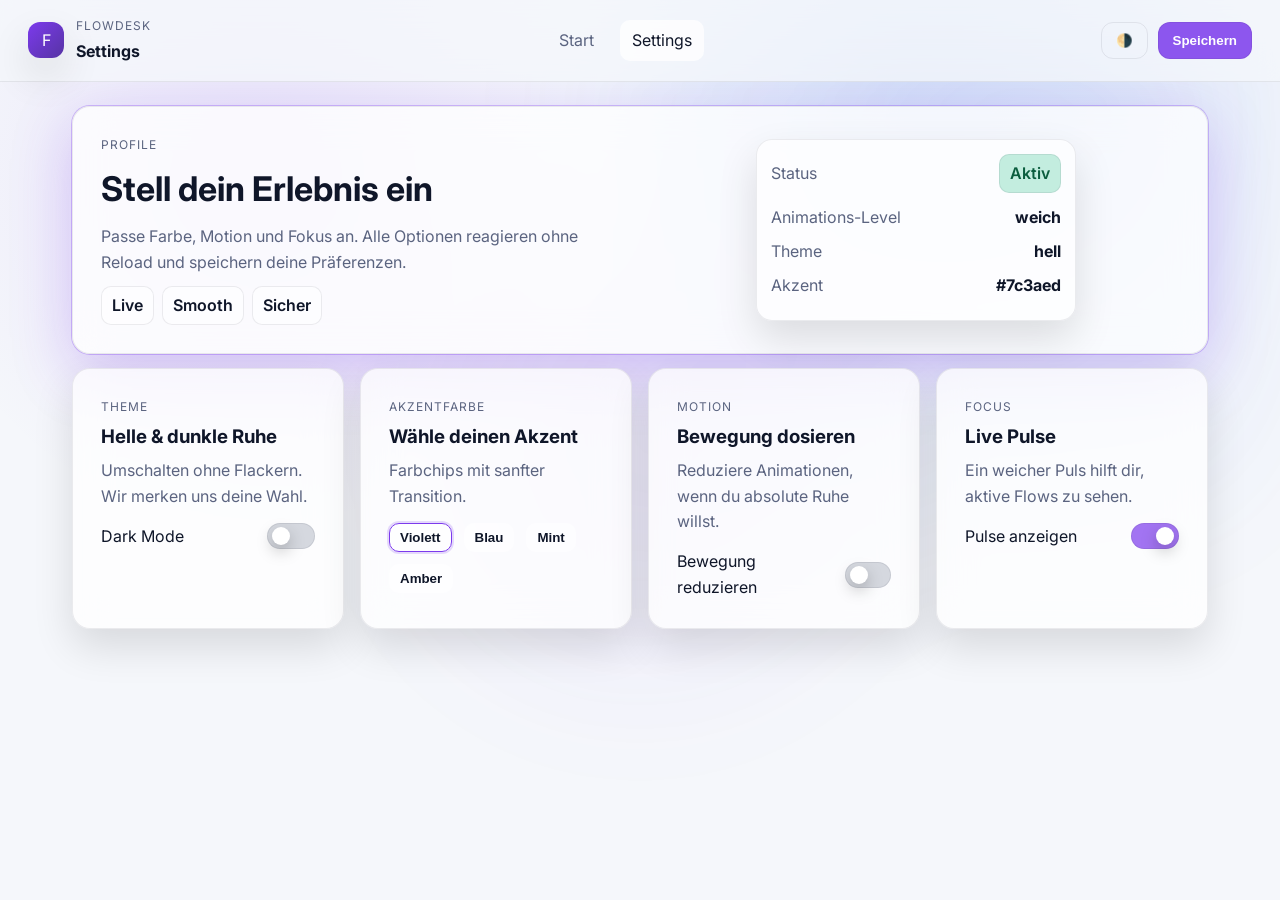
==== settings.html @ dec35f63 "Document site usage and remove stray Index file" ====
<!DOCTYPE html>
<html lang="de">
  <head>
    <meta charset="UTF-8" />
    <meta name="viewport" content="width=device-width, initial-scale=1.0" />
    <title>Flowdesk – Settings</title>
    <link rel="preconnect" href="https://fonts.googleapis.com" />
    <link rel="preconnect" href="https://fonts.gstatic.com" crossorigin />
    <link
      href="https://fonts.googleapis.com/css2?family=Inter:wght@400;500;600;700&display=swap"
      rel="stylesheet"
    />
    <link rel="stylesheet" href="styles.css" />
  </head>
  <body>
    <div class="background-glow"></div>
    <header class="topbar">
      <div class="brand">
        <div class="brand-icon">F</div>
        <div>
          <p class="eyebrow">Flowdesk</p>
          <strong>Settings</strong>
        </div>
      </div>
      <nav class="nav-links">
        <a href="./index.html">Start</a>
        <a class="active" href="./settings.html">Settings</a>
      </nav>
      <div class="top-actions">
        <button class="ghost" id="theme-toggle" aria-label="Theme wechseln">
          🌗
        </button>
        <button class="primary">Speichern</button>
      </div>
    </header>

    <main class="layout">
      <section class="hero card slim">
        <div>
          <p class="eyebrow">Profile</p>
          <h1>Stell dein Erlebnis ein</h1>
          <p class="muted">
            Passe Farbe, Motion und Fokus an. Alle Optionen reagieren ohne Reload und
            speichern deine Präferenzen.
          </p>
          <div class="pill-row">
            <span class="chip">Live</span>
            <span class="chip">Smooth</span>
            <span class="chip">Sicher</span>
          </div>
        </div>
        <div class="hero-visual">
          <div class="glass-panel stats">
            <div class="panel-heading">
              <p class="muted">Status</p>
              <span class="chip success">Aktiv</span>
            </div>
            <div class="stat-row">
              <p class="muted">Animations-Level</p>
              <strong id="stat-motion">weich</strong>
            </div>
            <div class="stat-row">
              <p class="muted">Theme</p>
              <strong id="stat-theme">hell</strong>
            </div>
            <div class="stat-row">
              <p class="muted">Akzent</p>
              <strong id="stat-accent">#7c3aed</strong>
            </div>
          </div>
        </div>
      </section>

      <section class="grid settings-grid">
        <article class="card">
          <p class="eyebrow">Theme</p>
          <h3>Helle & dunkle Ruhe</h3>
          <p class="muted">Umschalten ohne Flackern. Wir merken uns deine Wahl.</p>
          <div class="toggle-row">
            <span>Dark Mode</span>
            <label class="switch">
              <input type="checkbox" id="dark-mode-toggle" />
              <span class="slider"></span>
            </label>
          </div>
        </article>

        <article class="card">
          <p class="eyebrow">Akzentfarbe</p>
          <h3>Wähle deinen Akzent</h3>
          <p class="muted">Farbchips mit sanfter Transition.</p>
          <div class="accent-row" id="accent-options">
            <button class="chip accent" data-accent="#7c3aed">Violett</button>
            <button class="chip accent" data-accent="#2563eb">Blau</button>
            <button class="chip accent" data-accent="#10b981">Mint</button>
            <button class="chip accent" data-accent="#f59e0b">Amber</button>
          </div>
        </article>

        <article class="card">
          <p class="eyebrow">Motion</p>
          <h3>Bewegung dosieren</h3>
          <p class="muted">Reduziere Animationen, wenn du absolute Ruhe willst.</p>
          <div class="toggle-row">
            <span>Bewegung reduzieren</span>
            <label class="switch">
              <input type="checkbox" id="motion-toggle" />
              <span class="slider"></span>
            </label>
          </div>
        </article>

        <article class="card">
          <p class="eyebrow">Focus</p>
          <h3>Live Pulse</h3>
          <p class="muted">Ein weicher Puls hilft dir, aktive Flows zu sehen.</p>
          <div class="toggle-row">
            <span>Pulse anzeigen</span>
            <label class="switch">
              <input type="checkbox" id="pulse-pref" />
              <span class="slider"></span>
            </label>
          </div>
        </article>
      </section>
    </main>

    <script src="script.js"></script>
  </body>
</html>
---- styles.css ----
:root {
  --bg: #0f1629;
  --card: rgba(255, 255, 255, 0.04);
  --text: #e8ecf5;
  --muted: #9da8c2;
  --border: rgba(255, 255, 255, 0.08);
  --accent: #7c3aed;
  --shadow: 0 20px 60px rgba(0, 0, 0, 0.35);
  color-scheme: dark;
}

:root[data-theme='light'] {
  --bg: #f5f7fb;
  --card: rgba(255, 255, 255, 0.75);
  --text: #0f1629;
  --muted: #5b6480;
  --border: rgba(15, 22, 41, 0.08);
  --shadow: 0 18px 40px rgba(0, 0, 0, 0.12);
  color-scheme: light;
}

*,
*::before,
*::after {
  box-sizing: border-box;
}

body {
  margin: 0;
  font-family: 'Inter', system-ui, -apple-system, sans-serif;
  background: radial-gradient(circle at 20% 20%, rgba(124, 58, 237, 0.1), transparent 28%),
    radial-gradient(circle at 70% 10%, rgba(37, 99, 235, 0.08), transparent 26%),
    var(--bg);
  color: var(--text);
  min-height: 100vh;
  line-height: 1.6;
  transition: background 300ms ease, color 300ms ease;
  padding-bottom: 64px;
}

.background-glow {
  position: fixed;
  inset: 0;
  pointer-events: none;
  background: radial-gradient(circle, rgba(124, 58, 237, 0.14), transparent 40%),
    radial-gradient(circle at 80% 10%, rgba(37, 99, 235, 0.2), transparent 40%);
  filter: blur(60px);
  opacity: 0.65;
  z-index: 0;
}

.topbar {
  position: sticky;
  top: 0;
  z-index: 3;
  display: flex;
  align-items: center;
  justify-content: space-between;
  padding: 16px 28px;
  backdrop-filter: blur(16px);
  background: color-mix(in srgb, var(--bg) 75%, transparent);
  border-bottom: 1px solid var(--border);
}

.brand {
  display: flex;
  gap: 12px;
  align-items: center;
}

.brand-icon {
  width: 36px;
  height: 36px;
  display: grid;
  place-items: center;
  background: linear-gradient(135deg, var(--accent), color-mix(in srgb, var(--accent) 60%, #1f2937));
  color: #fff;
  border-radius: 12px;
  box-shadow: var(--shadow);
}

.nav-links {
  display: flex;
  gap: 14px;
  align-items: center;
}

.nav-links a {
  color: var(--muted);
  text-decoration: none;
  padding: 8px 12px;
  border-radius: 10px;
  transition: color 160ms ease, background 180ms ease;
}

.nav-links a:hover,
.nav-links a.active {
  color: var(--text);
  background: var(--card);
}

.top-actions {
  display: flex;
  gap: 10px;
}

.layout {
  position: relative;
  z-index: 1;
  max-width: 1200px;
  margin: 0 auto;
  padding: 24px clamp(16px, 3vw, 32px);
}

.card {
  background: var(--card);
  border: 1px solid var(--border);
  border-radius: 18px;
  padding: clamp(18px, 3vw, 28px);
  box-shadow: var(--shadow);
  backdrop-filter: blur(18px);
  transition: transform 160ms ease, border-color 160ms ease, background 200ms ease;
}

.card:hover {
  transform: translateY(-2px);
  border-color: color-mix(in srgb, var(--accent) 40%, var(--border));
}

.hero {
  display: grid;
  gap: 24px;
  grid-template-columns: repeat(auto-fit, minmax(280px, 1fr));
  align-items: center;
  margin-bottom: 20px;
}

.hero h1 {
  margin: 8px 0;
  font-size: clamp(24px, 4vw, 34px);
}

.muted {
  color: var(--muted);
  margin: 0;
}

.eyebrow {
  text-transform: uppercase;
  letter-spacing: 0.08em;
  font-size: 12px;
  color: var(--muted);
  margin: 0 0 4px;
}

.hero-actions {
  display: flex;
  gap: 10px;
  flex-wrap: wrap;
  margin-top: 14px;
}

.primary,
.ghost {
  border: 1px solid var(--border);
  padding: 10px 14px;
  border-radius: 12px;
  background: color-mix(in srgb, var(--accent) 85%, transparent);
  color: #fff;
  cursor: pointer;
  font-weight: 600;
  transition: transform 120ms ease, box-shadow 200ms ease, background 200ms ease;
}

.primary:hover {
  transform: translateY(-1px);
  box-shadow: 0 10px 26px color-mix(in srgb, var(--accent) 45%, transparent);
}

.ghost {
  background: transparent;
  color: var(--text);
}

.ghost:hover {
  background: var(--card);
}

.grid {
  display: grid;
  grid-template-columns: repeat(auto-fit, minmax(240px, 1fr));
  gap: 16px;
  margin: 14px 0;
}

.pill-row {
  display: flex;
  gap: 8px;
  flex-wrap: wrap;
  margin-top: 10px;
}

.chip {
  display: inline-flex;
  align-items: center;
  gap: 6px;
  padding: 6px 10px;
  border-radius: 10px;
  background: color-mix(in srgb, var(--card) 70%, transparent);
  border: 1px solid var(--border);
  color: var(--text);
  font-weight: 600;
}

.chip.success {
  background: color-mix(in srgb, #10b981 25%, var(--card));
  color: #0b5d3e;
}

.avatars {
  display: flex;
  gap: 6px;
  margin-top: 12px;
}

.avatar {
  width: 32px;
  height: 32px;
  display: grid;
  place-items: center;
  border-radius: 50%;
  background: color-mix(in srgb, var(--accent) 70%, #111827);
  color: #fff;
  font-weight: 700;
}

.muted-avatar {
  background: var(--card);
  color: var(--muted);
}

.highlight {
  border-color: color-mix(in srgb, var(--accent) 55%, var(--border));
  background: color-mix(in srgb, var(--accent) 8%, var(--card));
}

.mini-metrics {
  display: grid;
  grid-template-columns: repeat(auto-fit, minmax(120px, 1fr));
  gap: 12px;
  margin-top: 14px;
}

.hero-visual {
  position: relative;
  display: grid;
  place-items: center;
}

.orb {
  width: 240px;
  height: 240px;
  border-radius: 50%;
  background: radial-gradient(circle at 30% 30%, rgba(124, 58, 237, 0.35), transparent 70%),
    radial-gradient(circle at 70% 60%, rgba(37, 99, 235, 0.32), transparent 60%);
  filter: blur(12px);
  animation: float 6s ease-in-out infinite;
}

.glass-panel {
  position: absolute;
  inset: 20% 10%;
  background: color-mix(in srgb, var(--card) 90%, transparent);
  border-radius: 16px;
  padding: 14px;
  border: 1px solid var(--border);
  box-shadow: var(--shadow);
}

.panel-heading {
  display: flex;
  justify-content: space-between;
  align-items: center;
  margin-bottom: 12px;
}

.graph {
  display: grid;
  grid-template-columns: repeat(5, 1fr);
  gap: 8px;
  height: 120px;
  align-items: end;
  margin-bottom: 10px;
}

.bar {
  background: linear-gradient(180deg, color-mix(in srgb, var(--accent) 70%, #3b82f6), #0f172a);
  border-radius: 10px 10px 6px 6px;
  animation: pulse 2.4s ease-in-out infinite;
}

.grid.settings-grid .card {
  min-height: 180px;
}

.toggle-row,
.accent-row {
  display: flex;
  align-items: center;
  justify-content: space-between;
  gap: 12px;
  margin-top: 14px;
}

.accent-row {
  flex-wrap: wrap;
  justify-content: flex-start;
}

.chip.accent {
  cursor: pointer;
  border: 1px solid transparent;
  transition: border-color 150ms ease, transform 120ms ease;
}

.chip.accent:hover {
  transform: translateY(-1px);
  border-color: color-mix(in srgb, var(--accent) 60%, var(--border));
}

.switch {
  position: relative;
  display: inline-block;
  width: 48px;
  height: 26px;
}

.switch input {
  opacity: 0;
  width: 0;
  height: 0;
}

.slider {
  position: absolute;
  cursor: pointer;
  inset: 0;
  background: color-mix(in srgb, var(--muted) 25%, var(--card));
  transition: 180ms;
  border-radius: 32px;
  border: 1px solid var(--border);
}

.slider:before {
  position: absolute;
  content: '';
  height: 18px;
  width: 18px;
  left: 4px;
  bottom: 3px;
  background: #fff;
  border-radius: 50%;
  transition: 180ms;
  box-shadow: 0 6px 16px rgba(0, 0, 0, 0.25);
}

input:checked + .slider {
  background: color-mix(in srgb, var(--accent) 70%, transparent);
}

input:checked + .slider:before {
  transform: translateX(20px);
}

.section-header {
  display: flex;
  justify-content: space-between;
  gap: 12px;
  align-items: center;
  flex-wrap: wrap;
}

.actions-grid {
  display: grid;
  grid-template-columns: repeat(auto-fit, minmax(220px, 1fr));
  gap: 10px;
  margin-top: 12px;
}

.action-btn {
  display: grid;
  grid-template-columns: auto 1fr;
  gap: 10px;
  align-items: center;
  width: 100%;
  border: 1px solid var(--border);
  background: color-mix(in srgb, var(--card) 80%, transparent);
  color: var(--text);
  border-radius: 12px;
  padding: 12px;
  cursor: pointer;
  font-weight: 600;
  text-align: left;
  transition: border-color 160ms ease, transform 120ms ease, background 160ms ease;
}

.action-btn:hover {
  border-color: color-mix(in srgb, var(--accent) 45%, var(--border));
  transform: translateY(-1px);
}

.small {
  font-size: 12px;
}

.card.slim {
  margin-bottom: 14px;
}

.stats {
  inset: auto;
  position: relative;
  width: min(320px, 100%);
}

.stat-row {
  display: flex;
  justify-content: space-between;
  margin: 8px 0;
  color: var(--muted);
}

.stat-row strong {
  color: var(--text);
}

.hero .glass-panel {
  inset: 22% 4%;
}

.hero .glass-panel.stats {
  inset: auto;
}

.chip.active-accent {
  border-color: var(--accent);
  box-shadow: 0 0 0 2px color-mix(in srgb, var(--accent) 18%, transparent);
}

.section-header .ghost {
  border-color: var(--border);
}

.grid .card h3 {
  margin: 6px 0;
}

.grid .card p {
  margin: 0;
}

.hero-visual .glass-panel p {
  margin: 0;
}

@keyframes float {
  0%,
  100% {
    transform: translateY(0);
  }
  50% {
    transform: translateY(-8px);
  }
}

@keyframes pulse {
  0%,
  100% {
    opacity: 0.6;
  }
  50% {
    opacity: 1;
  }
}

@media (max-width: 720px) {
  .topbar {
    flex-wrap: wrap;
    gap: 10px;
  }

  .hero-visual .glass-panel {
    position: relative;
    inset: 0;
    margin-top: 10px;
  }
}
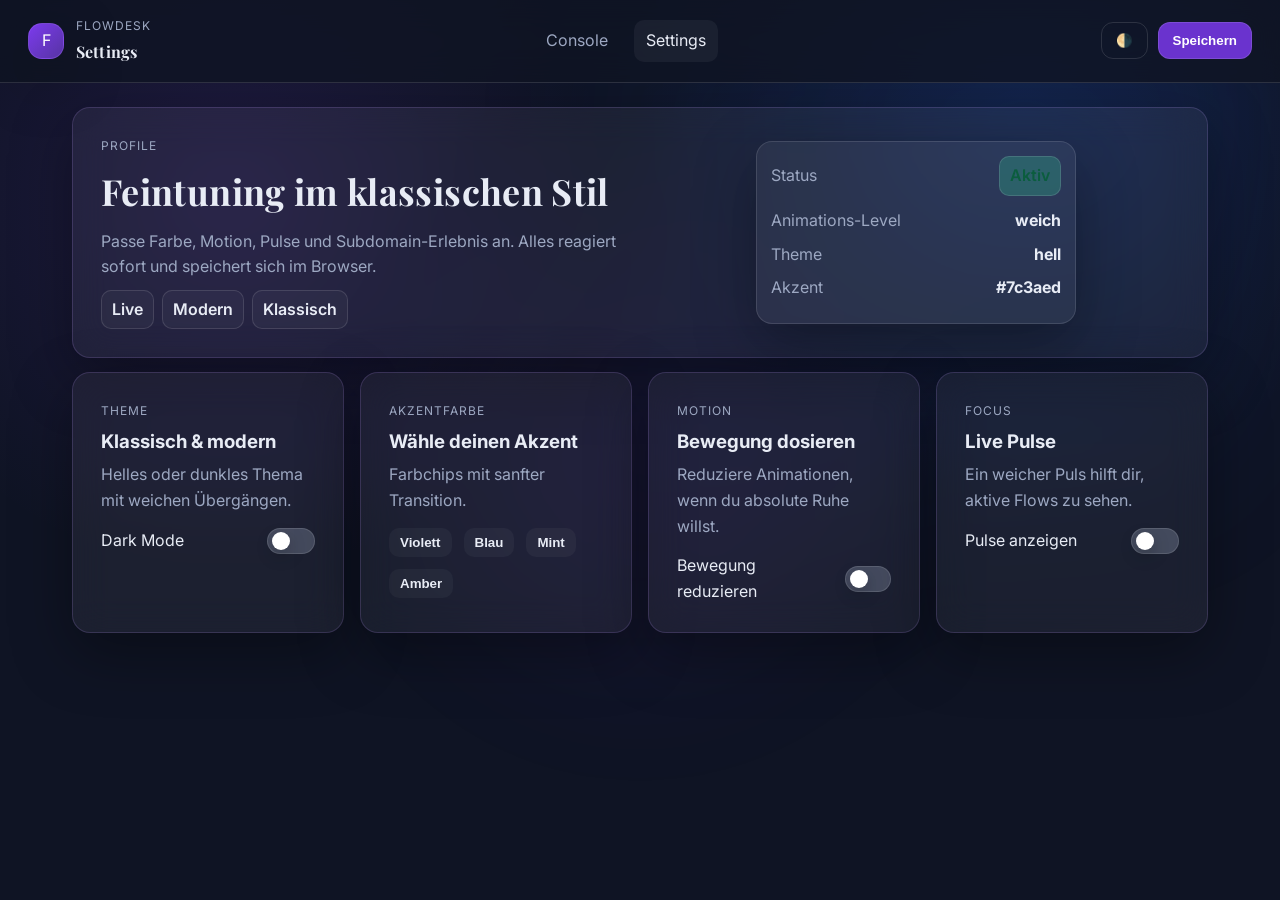
==== commit 5ad5de9f: "Add subdomain console with live stats and IP display" ====
--- a/settings.html
+++ b/settings.html
@@ -7,23 +7,23 @@
     <link rel="preconnect" href="https://fonts.googleapis.com" />
     <link rel="preconnect" href="https://fonts.gstatic.com" crossorigin />
     <link
-      href="https://fonts.googleapis.com/css2?family=Inter:wght@400;500;600;700&display=swap"
+      href="https://fonts.googleapis.com/css2?family=Inter:wght@400;500;600;700&family=Playfair+Display:wght@600&display=swap"
       rel="stylesheet"
     />
     <link rel="stylesheet" href="styles.css" />
   </head>
   <body>
     <div class="background-glow"></div>
-    <header class="topbar">
-      <div class="brand">
+    <header class="topbar classic">
+      <div class="brand classic">
         <div class="brand-icon">F</div>
         <div>
           <p class="eyebrow">Flowdesk</p>
-          <strong>Settings</strong>
+          <strong class="brand-title">Settings</strong>
         </div>
       </div>
       <nav class="nav-links">
-        <a href="./index.html">Start</a>
+        <a href="./index.html">Console</a>
         <a class="active" href="./settings.html">Settings</a>
       </nav>
       <div class="top-actions">
@@ -35,22 +35,22 @@
     </header>
 
     <main class="layout">
-      <section class="hero card slim">
+      <section class="hero card classic slim">
         <div>
           <p class="eyebrow">Profile</p>
-          <h1>Stell dein Erlebnis ein</h1>
+          <h1>Feintuning im klassischen Stil</h1>
           <p class="muted">
-            Passe Farbe, Motion und Fokus an. Alle Optionen reagieren ohne Reload und
-            speichern deine Präferenzen.
+            Passe Farbe, Motion, Pulse und Subdomain-Erlebnis an. Alles reagiert sofort und
+            speichert sich im Browser.
           </p>
           <div class="pill-row">
             <span class="chip">Live</span>
-            <span class="chip">Smooth</span>
-            <span class="chip">Sicher</span>
+            <span class="chip">Modern</span>
+            <span class="chip">Klassisch</span>
           </div>
         </div>
         <div class="hero-visual">
-          <div class="glass-panel stats">
+          <div class="glass-panel stats classic">
             <div class="panel-heading">
               <p class="muted">Status</p>
               <span class="chip success">Aktiv</span>
@@ -72,10 +72,10 @@
       </section>
 
       <section class="grid settings-grid">
-        <article class="card">
+        <article class="card classic">
           <p class="eyebrow">Theme</p>
-          <h3>Helle & dunkle Ruhe</h3>
-          <p class="muted">Umschalten ohne Flackern. Wir merken uns deine Wahl.</p>
+          <h3>Klassisch & modern</h3>
+          <p class="muted">Helles oder dunkles Thema mit weichen Übergängen.</p>
           <div class="toggle-row">
             <span>Dark Mode</span>
             <label class="switch">
@@ -85,7 +85,7 @@
           </div>
         </article>
 
-        <article class="card">
+        <article class="card classic">
           <p class="eyebrow">Akzentfarbe</p>
           <h3>Wähle deinen Akzent</h3>
           <p class="muted">Farbchips mit sanfter Transition.</p>
@@ -97,7 +97,7 @@
           </div>
         </article>
 
-        <article class="card">
+        <article class="card classic">
           <p class="eyebrow">Motion</p>
           <h3>Bewegung dosieren</h3>
           <p class="muted">Reduziere Animationen, wenn du absolute Ruhe willst.</p>
@@ -110,7 +110,7 @@
           </div>
         </article>
 
-        <article class="card">
+        <article class="card classic">
           <p class="eyebrow">Focus</p>
           <h3>Live Pulse</h3>
           <p class="muted">Ein weicher Puls hilft dir, aktive Flows zu sehen.</p>
--- a/styles.css
+++ b/styles.css
@@ -1,21 +1,23 @@
 :root {
-  --bg: #0f1629;
-  --card: rgba(255, 255, 255, 0.04);
+  --bg: #0f1424;
+  --card: rgba(255, 255, 255, 0.05);
   --text: #e8ecf5;
   --muted: #9da8c2;
-  --border: rgba(255, 255, 255, 0.08);
+  --border: rgba(255, 255, 255, 0.12);
   --accent: #7c3aed;
   --shadow: 0 20px 60px rgba(0, 0, 0, 0.35);
+  --classic: rgba(255, 255, 255, 0.08);
   color-scheme: dark;
 }
 
 :root[data-theme='light'] {
-  --bg: #f5f7fb;
-  --card: rgba(255, 255, 255, 0.75);
+  --bg: #f4f5fb;
+  --card: rgba(255, 255, 255, 0.9);
   --text: #0f1629;
   --muted: #5b6480;
-  --border: rgba(15, 22, 41, 0.08);
+  --border: rgba(15, 22, 41, 0.1);
   --shadow: 0 18px 40px rgba(0, 0, 0, 0.12);
+  --classic: rgba(15, 22, 41, 0.04);
   color-scheme: light;
 }
 
@@ -28,9 +30,8 @@
 body {
   margin: 0;
   font-family: 'Inter', system-ui, -apple-system, sans-serif;
-  background: radial-gradient(circle at 20% 20%, rgba(124, 58, 237, 0.1), transparent 28%),
-    radial-gradient(circle at 70% 10%, rgba(37, 99, 235, 0.08), transparent 26%),
-    var(--bg);
+  background: radial-gradient(circle at 18% 22%, rgba(124, 58, 237, 0.14), transparent 30%),
+    radial-gradient(circle at 80% 12%, rgba(37, 99, 235, 0.1), transparent 30%), var(--bg);
   color: var(--text);
   min-height: 100vh;
   line-height: 1.6;
@@ -58,7 +59,7 @@
   justify-content: space-between;
   padding: 16px 28px;
   backdrop-filter: blur(16px);
-  background: color-mix(in srgb, var(--bg) 75%, transparent);
+  background: color-mix(in srgb, var(--bg) 80%, transparent);
   border-bottom: 1px solid var(--border);
 }
 
@@ -77,6 +78,16 @@
   color: #fff;
   border-radius: 12px;
   box-shadow: var(--shadow);
+}
+
+.brand.classic .brand-icon {
+  border-radius: 14px;
+  border: 1px solid color-mix(in srgb, var(--accent) 30%, var(--border));
+}
+
+.brand-title {
+  font-family: 'Playfair Display', 'Inter', sans-serif;
+  letter-spacing: 0.01em;
 }
 
 .nav-links {
@@ -102,6 +113,7 @@
 .top-actions {
   display: flex;
   gap: 10px;
+  align-items: center;
 }
 
 .layout {
@@ -127,6 +139,11 @@
   border-color: color-mix(in srgb, var(--accent) 40%, var(--border));
 }
 
+.card.classic {
+  background: color-mix(in srgb, var(--card) 80%, var(--classic));
+  border-color: color-mix(in srgb, var(--border) 70%, var(--accent) 10%);
+}
+
 .hero {
   display: grid;
   gap: 24px;
@@ -137,7 +154,9 @@
 
 .hero h1 {
   margin: 8px 0;
-  font-size: clamp(24px, 4vw, 34px);
+  font-size: clamp(26px, 4vw, 36px);
+  font-family: 'Playfair Display', 'Inter', sans-serif;
+  letter-spacing: 0.01em;
 }
 
 .muted {
@@ -158,6 +177,17 @@
   gap: 10px;
   flex-wrap: wrap;
   margin-top: 14px;
+}
+
+.input {
+  flex: 1;
+  min-width: 240px;
+  padding: 12px 14px;
+  border-radius: 12px;
+  border: 1px solid var(--border);
+  background: color-mix(in srgb, var(--card) 80%, transparent);
+  color: var(--text);
+  font-size: 15px;
 }
 
 .primary,
@@ -193,6 +223,14 @@
   margin: 14px 0;
 }
 
+.grid.two-col {
+  grid-template-columns: repeat(auto-fit, minmax(320px, 1fr));
+}
+
+.grid.three-col {
+  grid-template-columns: repeat(auto-fit, minmax(280px, 1fr));
+}
+
 .pill-row {
   display: flex;
   gap: 8px;
@@ -215,6 +253,11 @@
 .chip.success {
   background: color-mix(in srgb, #10b981 25%, var(--card));
   color: #0b5d3e;
+}
+
+.chip.subtle {
+  background: color-mix(in srgb, var(--card) 70%, var(--classic));
+  color: var(--muted);
 }
 
 .avatars {
@@ -246,7 +289,7 @@
 
 .mini-metrics {
   display: grid;
-  grid-template-columns: repeat(auto-fit, minmax(120px, 1fr));
+  grid-template-columns: repeat(auto-fit, minmax(140px, 1fr));
   gap: 12px;
   margin-top: 14px;
 }
@@ -277,6 +320,12 @@
   box-shadow: var(--shadow);
 }
 
+.glass-panel.classic {
+  inset: auto;
+  position: relative;
+  background: color-mix(in srgb, var(--card) 80%, var(--classic));
+}
+
 .panel-heading {
   display: flex;
   justify-content: space-between;
@@ -297,6 +346,10 @@
   background: linear-gradient(180deg, color-mix(in srgb, var(--accent) 70%, #3b82f6), #0f172a);
   border-radius: 10px 10px 6px 6px;
   animation: pulse 2.4s ease-in-out infinite;
+}
+
+.graph.tight {
+  height: 90px;
 }
 
 .grid.settings-grid .card {
@@ -387,6 +440,10 @@
   margin-top: 12px;
 }
 
+.actions-grid.tight {
+  gap: 8px;
+}
+
 .action-btn {
   display: grid;
   grid-template-columns: auto 1fr;
@@ -417,6 +474,11 @@
   margin-bottom: 14px;
 }
 
+.classic-pane {
+  display: grid;
+  place-items: center;
+}
+
 .stats {
   inset: auto;
   position: relative;
@@ -461,6 +523,109 @@
 
 .hero-visual .glass-panel p {
   margin: 0;
+}
+
+.subdomain-list {
+  display: grid;
+  gap: 10px;
+  margin-top: 14px;
+}
+
+.subdomain-item {
+  display: grid;
+  grid-template-columns: 1fr auto;
+  gap: 10px;
+  align-items: center;
+  padding: 12px;
+  border: 1px solid var(--border);
+  border-radius: 12px;
+  background: color-mix(in srgb, var(--card) 75%, transparent);
+}
+
+.subdomain-item .actions {
+  display: flex;
+  gap: 6px;
+}
+
+.subdomain-item strong {
+  font-size: 16px;
+}
+
+.subdomain-item p {
+  margin: 2px 0 0;
+  color: var(--muted);
+}
+
+.subdomain-item .chip {
+  padding: 4px 8px;
+}
+
+.stats-grid {
+  display: grid;
+  grid-template-columns: repeat(auto-fit, minmax(200px, 1fr));
+  gap: 12px;
+  margin: 12px 0;
+}
+
+.stat-block {
+  border: 1px solid var(--border);
+  border-radius: 12px;
+  padding: 10px;
+  background: color-mix(in srgb, var(--card) 75%, var(--classic));
+}
+
+.dial input {
+  width: 100%;
+}
+
+.switch-row {
+  display: flex;
+  justify-content: space-between;
+  align-items: center;
+  width: 100%;
+  gap: 8px;
+  padding: 6px 0;
+}
+
+.fidget-grid {
+  display: grid;
+  grid-template-columns: repeat(auto-fit, minmax(160px, 1fr));
+  gap: 8px;
+  margin-top: 10px;
+}
+
+.status-list {
+  list-style: none;
+  padding: 0;
+  margin: 8px 0 0;
+  display: grid;
+  gap: 8px;
+}
+
+.status-list li {
+  display: flex;
+  justify-content: space-between;
+  border: 1px solid var(--border);
+  padding: 10px;
+  border-radius: 12px;
+  background: color-mix(in srgb, var(--card) 70%, transparent);
+}
+
+.fidget-row {
+  display: flex;
+  gap: 8px;
+  flex-wrap: wrap;
+  margin-top: 10px;
+}
+
+.toggle-row.padded {
+  margin-top: 8px;
+  padding-top: 8px;
+  border-top: 1px dashed var(--border);
+}
+
+input[type='range'] {
+  accent-color: var(--accent);
 }
 
 @keyframes float {
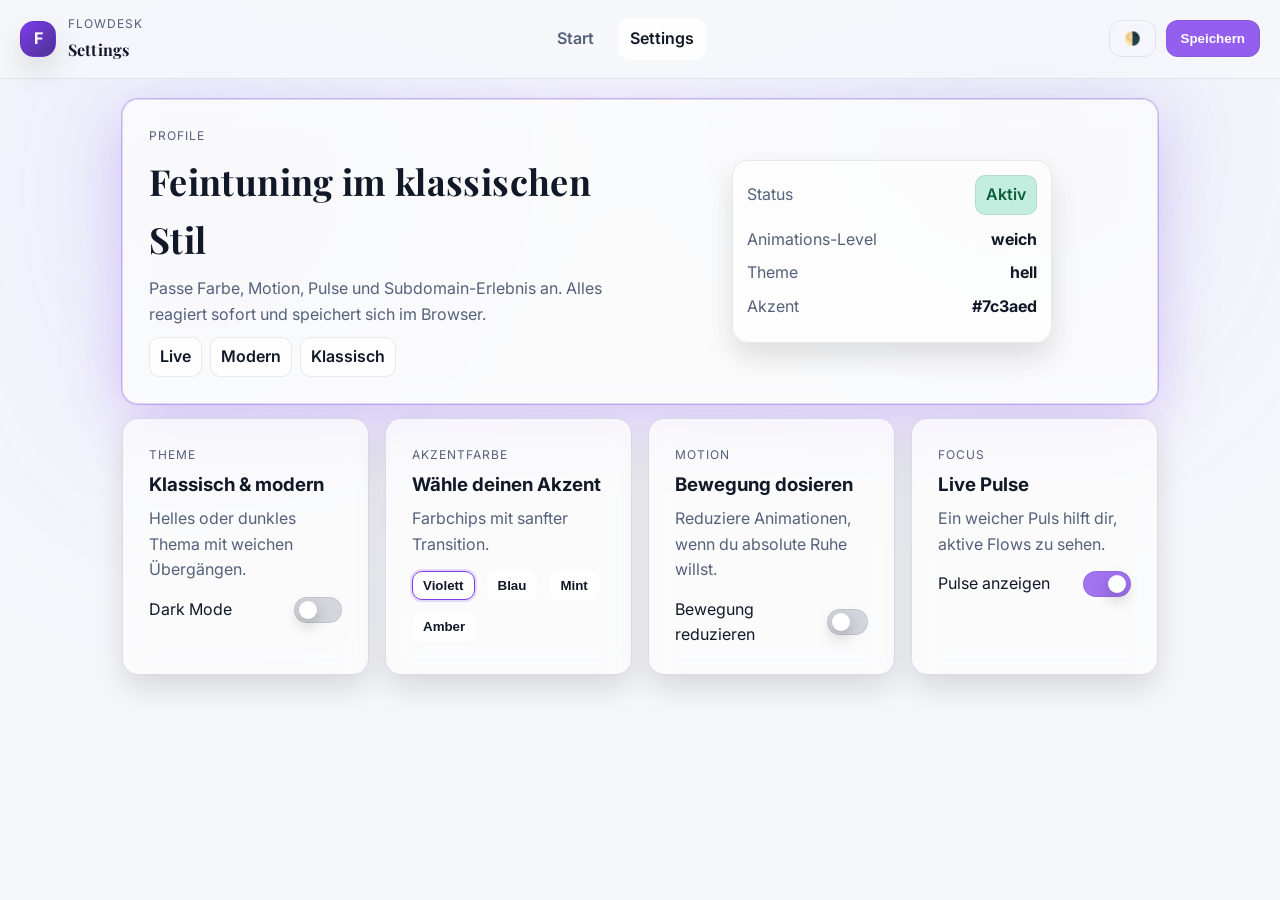
==== commit 3dd022a3: "Refine layout with responsive design and working theme toggle" ====
--- a/settings.html
+++ b/settings.html
@@ -23,7 +23,7 @@
         </div>
       </div>
       <nav class="nav-links">
-        <a href="./index.html">Console</a>
+        <a href="./index.html">Start</a>
         <a class="active" href="./settings.html">Settings</a>
       </nav>
       <div class="top-actions">
--- a/styles.css
+++ b/styles.css
@@ -1,23 +1,23 @@
 :root {
-  --bg: #0f1424;
-  --card: rgba(255, 255, 255, 0.05);
-  --text: #e8ecf5;
-  --muted: #9da8c2;
+  --bg: #0f1624;
+  --card: rgba(255, 255, 255, 0.06);
+  --text: #e9edf5;
+  --muted: #9ca7c0;
   --border: rgba(255, 255, 255, 0.12);
-  --accent: #7c3aed;
-  --shadow: 0 20px 60px rgba(0, 0, 0, 0.35);
+  --accent: #6c72ff;
+  --shadow: 0 18px 48px rgba(0, 0, 0, 0.32);
   --classic: rgba(255, 255, 255, 0.08);
   color-scheme: dark;
 }
 
 :root[data-theme='light'] {
-  --bg: #f4f5fb;
-  --card: rgba(255, 255, 255, 0.9);
-  --text: #0f1629;
-  --muted: #5b6480;
-  --border: rgba(15, 22, 41, 0.1);
-  --shadow: 0 18px 40px rgba(0, 0, 0, 0.12);
-  --classic: rgba(15, 22, 41, 0.04);
+  --bg: #f6f7fb;
+  --card: rgba(255, 255, 255, 0.94);
+  --text: #111827;
+  --muted: #55607a;
+  --border: rgba(0, 0, 0, 0.08);
+  --shadow: 0 14px 30px rgba(0, 0, 0, 0.12);
+  --classic: rgba(17, 24, 39, 0.03);
   color-scheme: light;
 }
 
@@ -30,12 +30,11 @@
 body {
   margin: 0;
   font-family: 'Inter', system-ui, -apple-system, sans-serif;
-  background: radial-gradient(circle at 18% 22%, rgba(124, 58, 237, 0.14), transparent 30%),
-    radial-gradient(circle at 80% 12%, rgba(37, 99, 235, 0.1), transparent 30%), var(--bg);
+  background: var(--bg);
   color: var(--text);
   min-height: 100vh;
   line-height: 1.6;
-  transition: background 300ms ease, color 300ms ease;
+  transition: background 280ms ease, color 280ms ease;
   padding-bottom: 64px;
 }
 
@@ -43,10 +42,10 @@
   position: fixed;
   inset: 0;
   pointer-events: none;
-  background: radial-gradient(circle, rgba(124, 58, 237, 0.14), transparent 40%),
-    radial-gradient(circle at 80% 10%, rgba(37, 99, 235, 0.2), transparent 40%);
-  filter: blur(60px);
-  opacity: 0.65;
+  background: radial-gradient(circle at 15% 20%, rgba(108, 114, 255, 0.16), transparent 35%),
+    radial-gradient(circle at 80% 10%, rgba(86, 100, 230, 0.14), transparent 35%);
+  filter: blur(80px);
+  opacity: 0.55;
   z-index: 0;
 }
 
@@ -57,9 +56,11 @@
   display: flex;
   align-items: center;
   justify-content: space-between;
-  padding: 16px 28px;
-  backdrop-filter: blur(16px);
-  background: color-mix(in srgb, var(--bg) 80%, transparent);
+  flex-wrap: wrap;
+  gap: 10px;
+  padding: 14px 20px;
+  backdrop-filter: blur(14px);
+  background: color-mix(in srgb, var(--bg) 85%, transparent);
   border-bottom: 1px solid var(--border);
 }
 
@@ -74,10 +75,11 @@
   height: 36px;
   display: grid;
   place-items: center;
-  background: linear-gradient(135deg, var(--accent), color-mix(in srgb, var(--accent) 60%, #1f2937));
+  background: linear-gradient(135deg, var(--accent), color-mix(in srgb, var(--accent) 50%, #1f2937));
   color: #fff;
-  border-radius: 12px;
+  border-radius: 10px;
   box-shadow: var(--shadow);
+  font-weight: 700;
 }
 
 .brand.classic .brand-icon {
@@ -92,7 +94,7 @@
 
 .nav-links {
   display: flex;
-  gap: 14px;
+  gap: 12px;
   align-items: center;
 }
 
@@ -100,8 +102,9 @@
   color: var(--muted);
   text-decoration: none;
   padding: 8px 12px;
-  border-radius: 10px;
+  border-radius: 12px;
   transition: color 160ms ease, background 180ms ease;
+  font-weight: 600;
 }
 
 .nav-links a:hover,
@@ -114,29 +117,31 @@
   display: flex;
   gap: 10px;
   align-items: center;
+  flex-wrap: wrap;
 }
 
 .layout {
   position: relative;
   z-index: 1;
-  max-width: 1200px;
+  max-width: 1100px;
   margin: 0 auto;
-  padding: 24px clamp(16px, 3vw, 32px);
+  padding: 20px clamp(14px, 4vw, 32px);
 }
 
 .card {
   background: var(--card);
   border: 1px solid var(--border);
-  border-radius: 18px;
-  padding: clamp(18px, 3vw, 28px);
+  border-radius: 16px;
+  padding: clamp(16px, 3vw, 26px);
   box-shadow: var(--shadow);
-  backdrop-filter: blur(18px);
-  transition: transform 160ms ease, border-color 160ms ease, background 200ms ease;
+  backdrop-filter: blur(14px);
+  transition: transform 160ms ease, border-color 160ms ease, background 200ms ease, box-shadow 200ms ease;
 }
 
 .card:hover {
   transform: translateY(-2px);
-  border-color: color-mix(in srgb, var(--accent) 40%, var(--border));
+  border-color: color-mix(in srgb, var(--accent) 30%, var(--border));
+  box-shadow: 0 12px 26px color-mix(in srgb, var(--accent) 20%, transparent);
 }
 
 .card.classic {
@@ -195,7 +200,7 @@
   border: 1px solid var(--border);
   padding: 10px 14px;
   border-radius: 12px;
-  background: color-mix(in srgb, var(--accent) 85%, transparent);
+  background: color-mix(in srgb, var(--accent) 80%, transparent);
   color: #fff;
   cursor: pointer;
   font-weight: 600;
@@ -214,6 +219,11 @@
 
 .ghost:hover {
   background: var(--card);
+}
+
+.primary.ghost {
+  color: var(--text);
+  background: color-mix(in srgb, var(--card) 85%, transparent);
 }
 
 .grid {
@@ -312,7 +322,7 @@
 
 .glass-panel {
   position: absolute;
-  inset: 20% 10%;
+  inset: 16% 6%;
   background: color-mix(in srgb, var(--card) 90%, transparent);
   border-radius: 16px;
   padding: 14px;
@@ -628,6 +638,35 @@
   accent-color: var(--accent);
 }
 
+.icon {
+  font-size: 16px;
+  display: inline-block;
+  margin-right: 6px;
+}
+
+.action-btn.minimal {
+  grid-template-columns: auto 1fr;
+}
+
+.switch.compact {
+  transform: scale(0.9);
+}
+
+.slide-in {
+  animation: slide-in 420ms ease 1;
+}
+
+@keyframes slide-in {
+  from {
+    transform: translateY(12px);
+    opacity: 0;
+  }
+  to {
+    transform: translateY(0);
+    opacity: 1;
+  }
+}
+
 @keyframes float {
   0%,
   100% {
